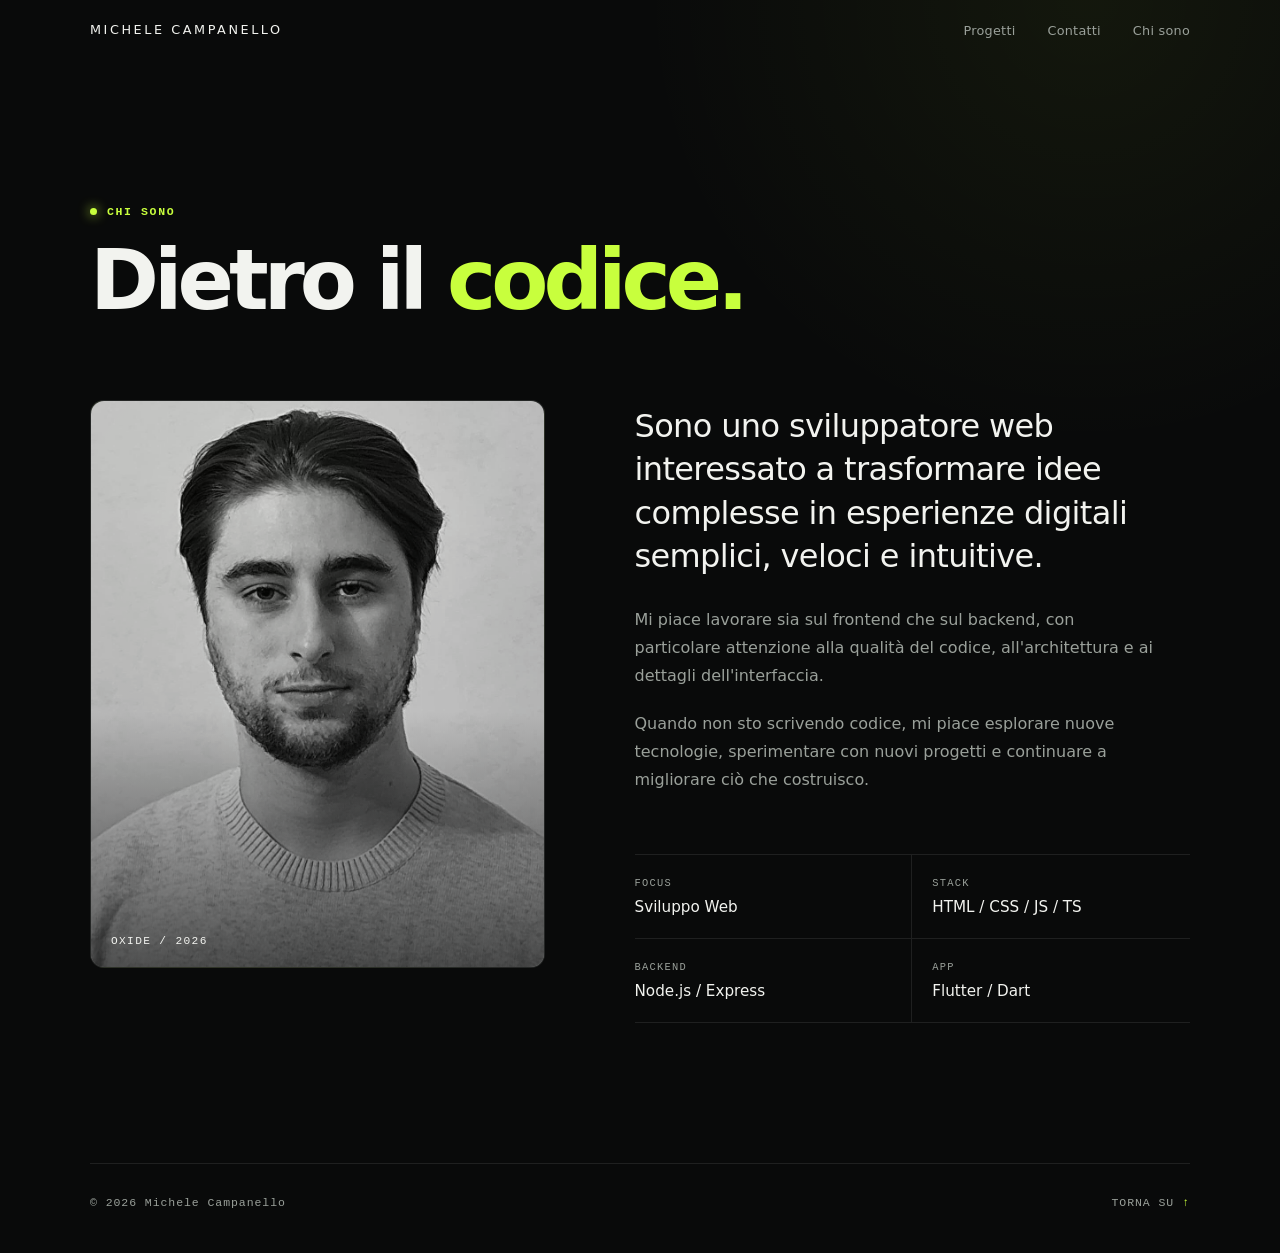
==== chi-sono.html @ 1171b141 "prima versione" ====
<!doctype html>
<html lang="it">
  <head>
    <meta charset="UTF-8" />
    <meta name="viewport" content="width=device-width, initial-scale=1.0" />
    <meta name="color-scheme" content="dark" />
    <meta name="theme-color" content="#090a0a" />
    <meta
      name="description"
      content="Chi è Michele Campanello: sviluppatore web tra frontend, backend e app mobile."
    />
    <title>Chi sono — Michele Campanello</title>
    <link rel="stylesheet" href="assets/css/style.css" />
  </head>
  <body id="top">
    <a href="#main" class="skip-link">Vai al contenuto</a>

    <header class="header">
      <a href="index.html" class="logo">Michele Campanello</a>

      <ul class="menu">
        <li>
          <a href="index.html#projects">Progetti</a>
        </li>
        <li>
          <a href="index.html#contact">Contatti</a>
        </li>
        <li>
          <a href="chi-sono.html" aria-current="page">Chi sono</a>
        </li>
      </ul>
    </header>

    <main class="main main-page" id="main">
      <section class="about section">
        <div class="about-header reveal">
          <span class="section-label">CHI SONO</span>

          <h1 class="section-title">
            Dietro il
            <span>codice.</span>
          </h1>
        </div>

        <div class="about-content">
          <div class="about-image reveal">
            <img
              src="assets/img/profile.jpg"
              alt="Ritratto di Michele Campanello"
            />

            <span class="about-image-label"> OXIDE / 2026 </span>
          </div>

          <div class="about-info reveal">
            <div class="about-description">
              <p class="about-intro">
                Sono uno sviluppatore web interessato a trasformare idee
                complesse in esperienze digitali semplici, veloci e intuitive.
              </p>

              <p>
                Mi piace lavorare sia sul frontend che sul backend, con
                particolare attenzione alla qualità del codice, all'architettura
                e ai dettagli dell'interfaccia.
              </p>

              <p>
                Quando non sto scrivendo codice, mi piace esplorare nuove
                tecnologie, sperimentare con nuovi progetti e continuare a
                migliorare ciò che costruisco.
              </p>
            </div>

            <div class="about-details">
              <div class="about-detail">
                <span>FOCUS</span>
                <strong>Sviluppo Web</strong>
              </div>

              <div class="about-detail">
                <span>STACK</span>
                <strong>HTML / CSS / JS / TS</strong>
              </div>

              <div class="about-detail">
                <span>BACKEND</span>
                <strong>Node.js / Express</strong>
              </div>

              <div class="about-detail">
                <span>APP</span>
                <strong>Flutter / Dart</strong>
              </div>
            </div>
          </div>
        </div>
      </section>
    </main>

    <footer class="footer">
      <p>© 2026 Michele Campanello</p>

      <a href="#top">
        Torna su
        <span aria-hidden="true">↑</span>
      </a>
    </footer>
  </body>
</html>
---- assets/css/style.css ----
@import url("header.css");
@import url("hero.css");
@import url("section.css");
@import url("projects.css");
@import url("about.css");
@import url("contact.css");
@import url("footer.css");

/* =========================================
   Variables
   ========================================= */

:root {
  color-scheme: dark;

  --bg: #090a0a;
  --surface: rgba(17, 19, 18, 0.82);
  --surface-hover: rgba(255, 255, 255, 0.055);

  --text: #f2f3ef;
  --text-muted: #9aa09a;
  --text-faint: #70766f;

  --accent: #c8ff3d;
  --accent-soft: rgba(200, 255, 61, 0.12);
  --on-accent: #10120d;

  --danger: #ff7a6b;

  --border: rgba(255, 255, 255, 0.09);
  --border-strong: rgba(255, 255, 255, 0.16);

  --header-height: 60px;
  --radius: 14px;

  --container: 1100px;
  --gutter: 24px;
  --section-gap: clamp(80px, 20px + 10vw, 140px);

  --font-sans:
    Inter, ui-sans-serif, system-ui, -apple-system, BlinkMacSystemFont,
    "Segoe UI", sans-serif;

  --font-mono:
    "JetBrains Mono", "SFMono-Regular", ui-monospace, Consolas,
    "Liberation Mono", monospace;

  --ease: cubic-bezier(0.22, 1, 0.36, 1);
  --transition-fast: 180ms ease;
  --transition: 280ms cubic-bezier(0.4, 0, 0.2, 1);
}

@media (max-width: 600px) {
  :root {
    --gutter: 16px;
  }
}

/* =========================================
   Reset
   ========================================= */

*,
*::before,
*::after {
  box-sizing: border-box;
}

html {
  scroll-behavior: smooth;

  /* Anchors must clear the fixed header */
  scroll-padding-top: calc(var(--header-height) + 40px);
}

body {
  margin: 0;

  min-height: 100vh;

  background:
    radial-gradient(
      circle at 85% 0%,
      rgba(200, 255, 61, 0.055),
      transparent 28rem
    ),
    var(--bg);

  color: var(--text);

  font-family: var(--font-sans);

  -webkit-font-smoothing: antialiased;
}

a {
  color: inherit;
  text-decoration: none;
}

h1,
h2,
h3 {
  text-wrap: balance;
}

p {
  text-wrap: pretty;
}

::selection {
  background: var(--accent);
  color: var(--on-accent);
}

:focus-visible {
  outline: 2px solid var(--accent);
  outline-offset: 4px;
}

/* =========================================
   Skip link
   ========================================= */

.skip-link {
  position: fixed;
  z-index: 2000;

  top: 12px;
  left: 12px;

  padding: 12px 16px;

  color: var(--on-accent);
  background: var(--accent);

  border-radius: 8px;

  font-size: 0.8rem;
  font-weight: 700;

  translate: 0 -200%;

  &:focus-visible {
    translate: 0 0;
    outline-offset: 2px;
  }
}

/* =========================================
   Motion
   ========================================= */

@keyframes rise {
  from {
    opacity: 0;
    translate: 0 28px;
  }
}

/* Reveal on scroll: scroll-driven, no JS. Browsers without support
   simply show the content. */

@supports (animation-timeline: view()) {
  .reveal {
    animation: rise linear both;
    animation-timeline: view();
    animation-range: entry 0% entry 30%;
  }
}

@media (prefers-reduced-motion: reduce) {
  html {
    scroll-behavior: auto;
  }

  *,
  *::before,
  *::after {
    transition-duration: 0.01ms !important;
    transition-delay: 0ms !important;

    animation-duration: 0.01ms !important;
    animation-delay: 0ms !important;
    animation-iteration-count: 1 !important;
  }

  .reveal {
    animation: none;
  }
}
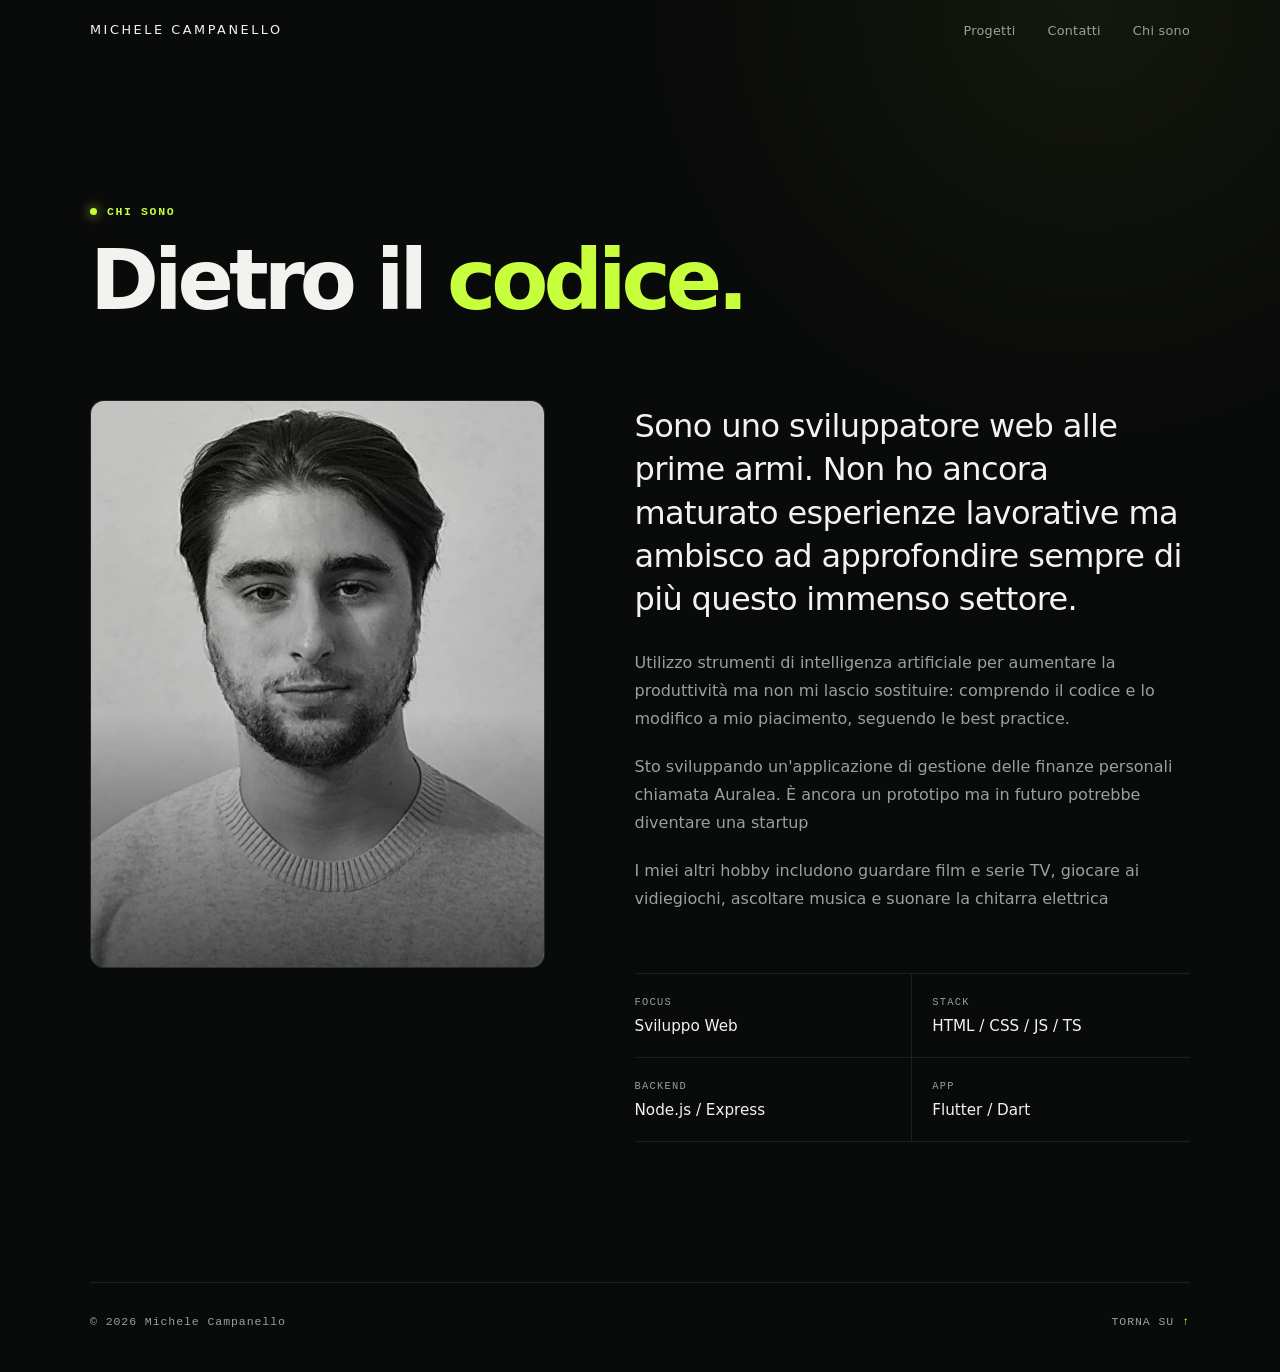
==== commit 089f1391: "fix: accessibilità, ottimizzazione immagini, favicon e meta tags" ====
--- a/chi-sono.html
+++ b/chi-sono.html
@@ -5,12 +5,52 @@
     <meta name="viewport" content="width=device-width, initial-scale=1.0" />
     <meta name="color-scheme" content="dark" />
     <meta name="theme-color" content="#090a0a" />
+    <meta name="author" content="Michele Campanello" />
     <meta
       name="description"
-      content="Chi è Michele Campanello: sviluppatore web tra frontend, backend e app mobile."
+      content="Chi è Michele Campanello: sviluppatore web tra frontend, backend e app mobile con Flutter."
     />
     <title>Chi sono — Michele Campanello</title>
+
+    <!-- Open Graph / anteprime social -->
+    <meta property="og:type" content="profile" />
+    <meta property="og:locale" content="it_IT" />
+    <meta property="og:title" content="Chi sono — Michele Campanello" />
+    <meta
+      property="og:description"
+      content="Sviluppatore web tra frontend, backend e app mobile."
+    />
+    <meta name="twitter:card" content="summary_large_image" />
+
+    <!-- CSS -->
+    <link rel="stylesheet" href="assets/css/header.css" />
+    <link rel="stylesheet" href="assets/css/hero.css" />
+    <link rel="stylesheet" href="assets/css/section.css" />
+    <link rel="stylesheet" href="assets/css/projects.css" />
+    <link rel="stylesheet" href="assets/css/about.css" />
+    <link rel="stylesheet" href="assets/css/contact.css" />
+    <link rel="stylesheet" href="assets/css/footer.css" />
     <link rel="stylesheet" href="assets/css/style.css" />
+
+    <!-- Favicon -->
+    <link
+      rel="apple-touch-icon"
+      sizes="180x180"
+      href="assets/img/apple-touch-icon.png"
+    />
+    <link
+      rel="icon"
+      type="image/png"
+      sizes="32x32"
+      href="assets/img/favicon-32x32.png"
+    />
+    <link
+      rel="icon"
+      type="image/png"
+      sizes="16x16"
+      href="assets/img/favicon-16x16.png"
+    />
+    <link rel="manifest" href="site.webmanifest" />
   </head>
   <body id="top">
     <a href="#main" class="skip-link">Vai al contenuto</a>
@@ -18,25 +58,21 @@
     <header class="header">
       <a href="index.html" class="logo">Michele Campanello</a>
 
-      <ul class="menu">
-        <li>
-          <a href="index.html#projects">Progetti</a>
-        </li>
-        <li>
-          <a href="index.html#contact">Contatti</a>
-        </li>
-        <li>
-          <a href="chi-sono.html" aria-current="page">Chi sono</a>
-        </li>
-      </ul>
+      <nav aria-label="Navigazione principale">
+        <ul class="menu">
+          <li><a href="index.html#projects">Progetti</a></li>
+          <li><a href="index.html#contact">Contatti</a></li>
+          <li><a href="chi-sono.html" aria-current="page">Chi sono</a></li>
+        </ul>
+      </nav>
     </header>
 
     <main class="main main-page" id="main">
-      <section class="about section">
+      <section class="about section" aria-labelledby="about-title">
         <div class="about-header reveal">
           <span class="section-label">CHI SONO</span>
 
-          <h1 class="section-title">
+          <h1 class="section-title" id="about-title">
             Dietro il
             <span>codice.</span>
           </h1>
@@ -45,30 +81,35 @@
         <div class="about-content">
           <div class="about-image reveal">
             <img
-              src="assets/img/profile.jpg"
+              src="assets/img/profile.webp"
               alt="Ritratto di Michele Campanello"
+              decoding="async"
             />
-
-            <span class="about-image-label"> OXIDE / 2026 </span>
           </div>
 
           <div class="about-info reveal">
             <div class="about-description">
               <p class="about-intro">
-                Sono uno sviluppatore web interessato a trasformare idee
-                complesse in esperienze digitali semplici, veloci e intuitive.
+                Sono uno sviluppatore web alle prime armi. Non ho ancora
+                maturato esperienze lavorative ma ambisco ad approfondire sempre
+                di più questo immenso settore.
               </p>
 
               <p>
-                Mi piace lavorare sia sul frontend che sul backend, con
-                particolare attenzione alla qualità del codice, all'architettura
-                e ai dettagli dell'interfaccia.
+                Utilizzo strumenti di intelligenza artificiale per aumentare la
+                produttività ma non mi lascio sostituire: comprendo il codice e
+                lo modifico a mio piacimento, seguendo le best practice.
               </p>
 
               <p>
-                Quando non sto scrivendo codice, mi piace esplorare nuove
-                tecnologie, sperimentare con nuovi progetti e continuare a
-                migliorare ciò che costruisco.
+                Sto sviluppando un'applicazione di gestione delle finanze
+                personali chiamata Auralea. È ancora un prototipo ma in futuro
+                potrebbe diventare una startup
+              </p>
+
+              <p>
+                I miei altri hobby includono guardare film e serie TV, giocare
+                ai vidiegiochi, ascoltare musica e suonare la chitarra elettrica
               </p>
             </div>
 
--- a/assets/css/header.css
+++ b/assets/css/header.css
@@ -0,0 +1,207 @@
+.header {
+  position: fixed;
+  z-index: 1000;
+
+  inset: 0 0 auto;
+
+  min-height: var(--header-height);
+
+  /* Content aligned to the page container */
+
+  padding-inline: max(var(--gutter), calc((100% - var(--container)) / 2));
+
+  display: flex;
+  align-items: center;
+  gap: 16px;
+
+  /* Solid by default; see the scroll-driven version below */
+
+  background: rgba(9, 10, 10, 0.8);
+
+  border-bottom: 1px solid var(--border);
+
+  backdrop-filter: blur(14px);
+  -webkit-backdrop-filter: blur(14px);
+
+  /* -----------------------------------------
+     Logo
+     ----------------------------------------- */
+
+  .logo {
+    display: inline-flex;
+    align-items: center;
+    white-space: nowrap;
+    text-transform: uppercase;
+
+    min-height: var(--header-height);
+
+    color: var(--text);
+
+    font-size: 0.75rem;
+    font-weight: 300;
+
+    letter-spacing: 0.16em;
+    line-height: 1;
+
+    transition: color var(--transition-fast);
+
+    &:hover {
+      color: var(--accent);
+    }
+  }
+
+  /* -----------------------------------------
+     Menu
+     ----------------------------------------- */
+
+  nav {
+    margin-left: auto;
+  }
+
+  .menu {
+    display: flex;
+    gap: 20px;
+
+    height: var(--header-height);
+
+    margin: 0;
+    padding: 0;
+
+    list-style: none;
+
+    /* Current section highlight (see :target-current below) */
+
+    scroll-target-group: auto;
+
+    a {
+      display: flex;
+      align-items: center;
+
+      min-height: var(--header-height);
+
+      color: var(--text-muted);
+
+      white-space: nowrap;
+
+      font-size: 0.75rem;
+      font-weight: 400;
+
+      transition: color var(--transition-fast);
+
+      &:hover,
+      &:focus-visible {
+        color: var(--text);
+      }
+
+      &:target-current,
+      &[aria-current="page"] {
+        color: var(--accent);
+      }
+    }
+  }
+}
+
+/* =========================================
+   Transparent over the hero, solid once
+   scrolled (scroll-driven, no JS)
+   ========================================= */
+
+@keyframes header-solid {
+  to {
+    background: rgba(9, 10, 10, 0.8);
+
+    border-bottom-color: var(--border);
+
+    backdrop-filter: blur(14px);
+    -webkit-backdrop-filter: blur(14px);
+  }
+}
+
+@supports (animation-timeline: scroll()) {
+  .header {
+    background: transparent;
+
+    border-bottom-color: transparent;
+
+    backdrop-filter: none;
+    -webkit-backdrop-filter: none;
+
+    animation: header-solid linear both;
+    animation-timeline: scroll(root);
+    animation-range: 0px 24px;
+  }
+}
+
+/* =========================================
+   Desktop
+   ========================================= */
+
+@media (min-width: 768px) {
+  .header {
+    gap: 24px;
+
+    .logo {
+      font-size: 0.8rem;
+
+      letter-spacing: 0.2em;
+    }
+
+    .menu {
+      gap: 32px;
+
+      a {
+        font-size: 0.8rem;
+
+        letter-spacing: 0.02em;
+      }
+    }
+  }
+}
+
+/* =========================================
+   Small screens
+   ========================================= */
+
+@media (max-width: 420px) {
+  .header {
+    gap: 12px;
+
+    .logo {
+      font-size: 0.68rem;
+
+      letter-spacing: 0.1em;
+    }
+
+    .menu {
+      gap: 14px;
+
+      a {
+        font-size: 0.72rem;
+      }
+    }
+  }
+}
+
+/* =========================================
+   Very small screens
+   ========================================= */
+
+@media (max-width: 360px) {
+  .header {
+    gap: 8px;
+
+    .logo {
+      font-size: 0.65rem;
+
+      letter-spacing: 0.05em;
+    }
+
+    .menu {
+      gap: 10px;
+
+      a {
+        font-size: 0.7rem;
+      }
+    }
+  }
+}
--- a/assets/css/hero.css
+++ b/assets/css/hero.css
@@ -0,0 +1,564 @@
+.hero {
+  position: relative;
+
+  min-height: 100svh;
+
+  display: flex;
+  align-items: center;
+
+  padding: calc(var(--header-height) + 100px) var(--page-inline) 100px;
+
+  overflow: hidden;
+
+  /* =======================================
+     Decorative background
+     ======================================= */
+
+  &::before {
+    content: "";
+
+    position: absolute;
+
+    top: 10%;
+    right: -10%;
+
+    width: 500px;
+    height: 500px;
+
+    background: var(--accent);
+
+    opacity: 0.035;
+
+    border-radius: 50%;
+
+    filter: blur(100px);
+
+    pointer-events: none;
+  }
+
+  &::after {
+    content: "";
+
+    position: absolute;
+
+    inset: 0;
+
+    background-image:
+      linear-gradient(rgba(255, 255, 255, 0.018) 1px, transparent 1px),
+      linear-gradient(90deg, rgba(255, 255, 255, 0.018) 1px, transparent 1px);
+
+    background-size: 70px 70px;
+
+    mask-image: linear-gradient(to bottom, black, transparent 75%);
+
+    pointer-events: none;
+  }
+
+  /* =======================================
+     Content
+     ======================================= */
+
+  .hero-content {
+    position: relative;
+    z-index: 1;
+
+    width: min(1120px, 100%);
+
+    /* Staggered entrance */
+
+    > * {
+      animation: rise 900ms var(--ease) both;
+    }
+
+    > h1 {
+      animation-delay: 90ms;
+    }
+
+    > p {
+      animation-delay: 190ms;
+    }
+
+    > .hero-actions {
+      animation-delay: 290ms;
+    }
+  }
+
+  /* =======================================
+     Label
+     ======================================= */
+
+  .hero-label {
+    display: inline-flex;
+    align-items: center;
+
+    gap: 10px;
+
+    margin-bottom: 28px;
+
+    color: var(--accent);
+
+    font-size: 0.7rem;
+    font-weight: 700;
+
+    letter-spacing: 0.14em;
+
+    &::before {
+      content: "";
+
+      width: 7px;
+      height: 7px;
+
+      background: var(--accent);
+
+      border-radius: 50%;
+
+      box-shadow:
+        0 0 0 5px var(--accent-soft),
+        0 0 20px rgba(200, 255, 61, 0.25);
+    }
+  }
+
+  /* =======================================
+     Heading
+     ======================================= */
+
+  h1 {
+    max-width: 1120px;
+
+    margin: 0;
+
+    color: var(--text);
+
+    font-size: clamp(3.5rem, 7.2vw, 7.5rem);
+
+    font-weight: 700;
+
+    letter-spacing: -0.065em;
+
+    line-height: 0.92;
+
+    span {
+      color: var(--accent);
+    }
+  }
+
+  /* =======================================
+     Description
+     ======================================= */
+
+  p {
+    max-width: 520px;
+
+    margin: 34px 0 0;
+
+    color: var(--text-muted);
+
+    font-size: clamp(1rem, 1.4vw, 1.15rem);
+
+    line-height: 1.7;
+  }
+
+  /* =======================================
+     Actions
+     ======================================= */
+
+  .hero-actions {
+    display: flex;
+    flex-wrap: wrap;
+    align-items: center;
+
+    gap: 26px;
+
+    margin-top: 38px;
+  }
+
+  /* =======================================
+     Primary button
+     ======================================= */
+
+  .hero-button {
+    display: inline-flex;
+    align-items: center;
+    justify-content: center;
+
+    min-height: 48px;
+
+    padding: 0 22px;
+
+    background: var(--accent);
+
+    color: var(--on-accent);
+
+    border: 1px solid var(--accent);
+    border-radius: 8px;
+
+    font-size: 0.78rem;
+    font-weight: 750;
+
+    letter-spacing: 0.04em;
+    text-transform: uppercase;
+
+    transition:
+      transform var(--transition-fast),
+      box-shadow var(--transition-fast),
+      background var(--transition-fast);
+
+    &:hover {
+      transform: translateY(-2px);
+
+      box-shadow: 0 8px 30px rgba(200, 255, 61, 0.16);
+    }
+
+    &:focus-visible {
+      outline: 2px solid var(--accent);
+      outline-offset: 4px;
+    }
+  }
+
+  /* =======================================
+     Secondary link
+     ======================================= */
+
+  .hero-link {
+    display: inline-flex;
+    align-items: center;
+
+    gap: 7px;
+
+    color: var(--text-muted);
+
+    font-size: 0.8rem;
+    font-weight: 600;
+
+    letter-spacing: 0.04em;
+    text-transform: uppercase;
+
+    transition:
+      color var(--transition-fast),
+      gap var(--transition);
+
+    span {
+      color: var(--accent);
+
+      font-size: 1rem;
+
+      transition: transform var(--transition);
+    }
+
+    &:hover {
+      color: var(--text);
+
+      gap: 11px;
+
+      span {
+        transform: translate(2px, -2px);
+      }
+    }
+
+    &:focus-visible {
+      outline: 2px solid var(--accent);
+      outline-offset: 5px;
+    }
+  }
+
+  /* =======================================
+     Bottom metadata
+     ======================================= */
+
+  .hero-meta {
+    position: absolute;
+
+    z-index: 1;
+
+    left: var(--page-inline);
+    bottom: 32px;
+
+    display: flex;
+    align-items: center;
+
+    gap: 14px;
+
+    color: var(--text-faint);
+
+    font-family: var(--font-mono);
+    font-size: 0.62rem;
+    font-weight: 600;
+
+    letter-spacing: 0.12em;
+
+    animation: rise 900ms var(--ease) 500ms both;
+  }
+
+  .hero-line {
+    position: relative;
+
+    width: 60px;
+    height: 1px;
+
+    overflow: hidden;
+
+    background: var(--border-strong);
+
+    &::after {
+      content: "";
+
+      position: absolute;
+      inset: 0;
+
+      background: var(--accent);
+
+      translate: -100% 0;
+
+      animation: scan 2.6s var(--ease) 1.4s infinite;
+    }
+  }
+}
+
+@keyframes scan {
+  0% {
+    translate: -100% 0;
+  }
+
+  60%,
+  100% {
+    translate: 100% 0;
+  }
+}
+
+@keyframes blink {
+  50% {
+    opacity: 0;
+  }
+}
+
+/* =========================================
+   Desktop: two columns
+   ========================================= */
+
+.hero-visual {
+  display: none;
+}
+
+@media (min-width: 1024px) {
+  .hero {
+    display: grid;
+    grid-template-columns: minmax(0, 1.15fr) minmax(0, 0.85fr);
+    column-gap: clamp(40px, 5vw, 96px);
+
+    .hero-content {
+      width: auto;
+    }
+
+    h1 {
+      font-size: clamp(3.5rem, 5.8vw, 6.5rem);
+    }
+
+    /* =====================================
+       Code card
+       ===================================== */
+
+    .hero-visual {
+      position: relative;
+      z-index: 1;
+
+      display: block;
+
+      justify-self: end;
+
+      width: 100%;
+      max-width: 500px;
+
+      animation: rise 900ms var(--ease) 350ms both;
+    }
+
+    .hero-card {
+      background: var(--surface);
+
+      border: 1px solid var(--border);
+      border-radius: var(--radius);
+
+      overflow: hidden;
+    }
+
+    .hero-card-bar {
+      display: flex;
+      align-items: center;
+      justify-content: space-between;
+
+      padding: 14px 22px;
+
+      color: var(--text-faint);
+
+      border-bottom: 1px solid var(--border);
+
+      font-family: var(--font-mono);
+      font-size: 0.62rem;
+      font-weight: 600;
+
+      letter-spacing: 0.12em;
+    }
+
+    .hero-code {
+      margin: 0;
+      padding: 22px 22px 26px 0;
+
+      overflow: hidden;
+
+      color: var(--text-muted);
+
+      font-family: var(--font-mono);
+      font-size: clamp(0.7rem, 0.95vw, 0.82rem);
+
+      line-height: 2;
+
+      counter-reset: line;
+
+      /* Line breaks between the .line blocks in the markup must not render */
+
+      white-space: normal;
+
+      code {
+        display: block;
+
+        font: inherit;
+      }
+
+      .line {
+        display: block;
+
+        white-space: pre;
+
+        counter-increment: line;
+
+        /* Line numbers */
+
+        &::before {
+          content: counter(line);
+
+          display: inline-block;
+
+          width: 3.2em;
+          margin-right: 1.2em;
+
+          color: var(--text-faint);
+
+          text-align: right;
+
+          opacity: 0.6;
+        }
+      }
+
+      .kw {
+        color: var(--accent);
+      }
+
+      .key {
+        color: var(--text);
+      }
+
+      .str {
+        color: var(--accent);
+
+        opacity: 0.8;
+      }
+
+      .p {
+        color: var(--text-faint);
+      }
+
+      .cursor {
+        display: inline-block;
+
+        width: 0.6em;
+        height: 1.1em;
+
+        vertical-align: text-bottom;
+
+        background: var(--accent);
+
+        animation: blink 1.1s steps(1) infinite;
+      }
+    }
+  }
+}
+
+/* =========================================
+   Tablet
+   ========================================= */
+
+@media (max-width: 767px) {
+  .hero {
+    padding-block: calc(var(--header-height) + 90px) 100px;
+
+    h1 {
+      font-size: clamp(3.2rem, 13vw, 5rem);
+
+      letter-spacing: -0.06em;
+    }
+  }
+}
+
+/* =========================================
+   Mobile
+   ========================================= */
+
+@media (max-width: 480px) {
+  .hero {
+    min-height: 100svh;
+
+    align-items: flex-start;
+
+    padding-top: 170px;
+
+    .hero-label {
+      margin-bottom: 22px;
+
+      font-size: 0.62rem;
+    }
+
+    h1 {
+      font-size: clamp(3rem, 15vw, 4rem);
+
+      line-height: 0.94;
+    }
+
+    p {
+      margin-top: 28px;
+
+      font-size: 0.95rem;
+    }
+
+    .hero-actions {
+      align-items: flex-start;
+      flex-direction: column;
+
+      gap: 22px;
+
+      margin-top: 32px;
+    }
+
+    .hero-button {
+      width: 100%;
+    }
+
+    .hero-meta {
+      bottom: 24px;
+
+      font-size: 0.55rem;
+    }
+  }
+}
+
+/* =========================================
+   Reduced motion
+   ========================================= */
+
+@media (prefers-reduced-motion: reduce) {
+  .hero {
+    .hero-button,
+    .hero-link,
+    .hero-link span {
+      transition: none;
+    }
+  }
+}
--- a/assets/css/section.css
+++ b/assets/css/section.css
@@ -0,0 +1,71 @@
+.section {
+  position: relative;
+
+  width: min(var(--container), calc(100% - var(--gutter) * 2));
+
+  margin-inline: auto;
+  padding-block: var(--section-gap);
+}
+
+/* Pagine interne (senza hero): lasciano spazio all'header fisso e la
+   prima sezione non ha bordo superiore */
+
+.main-page {
+  padding-top: var(--header-height);
+
+  > .section:first-child {
+    border-top: 0;
+  }
+}
+
+.section-label {
+  display: inline-flex;
+  align-items: center;
+
+  gap: 10px;
+
+  margin-bottom: 24px;
+
+  color: var(--accent);
+
+  font-family: var(--font-mono);
+  font-size: 0.72rem;
+  font-weight: 600;
+
+  letter-spacing: 0.14em;
+
+  &::before {
+    content: "";
+
+    width: 7px;
+    height: 7px;
+
+    background: var(--accent);
+
+    border-radius: 50%;
+
+    box-shadow: 0 0 12px var(--accent);
+  }
+}
+
+.section-title {
+  margin: 0;
+
+  color: var(--text);
+
+  font-size: clamp(3rem, 6.5vw, 5.75rem);
+  font-weight: 700;
+
+  letter-spacing: -0.06em;
+  line-height: 0.94;
+
+  span {
+    color: var(--accent);
+  }
+}
+
+@media (max-width: 600px) {
+  .section-title {
+    font-size: clamp(3rem, 15vw, 4.5rem);
+  }
+}
--- a/assets/css/projects.css
+++ b/assets/css/projects.css
@@ -0,0 +1,393 @@
+.projects {
+  /* =======================================
+     Header
+     ======================================= */
+
+  .projects-header {
+    display: grid;
+    grid-template-columns: 1fr 0.7fr;
+
+    align-items: end;
+
+    gap: 60px;
+
+    margin-bottom: 70px;
+  }
+
+  .projects-header > p {
+    max-width: 420px;
+
+    margin: 0 0 5px auto;
+
+    color: var(--text-muted);
+
+    font-size: 0.95rem;
+
+    line-height: 1.7;
+  }
+
+  /* =======================================
+     Grid
+     ======================================= */
+
+  .projects-grid {
+    display: grid;
+
+    grid-template-columns: repeat(2, 1fr);
+
+    gap: 80px 28px;
+  }
+
+  /* =======================================
+     Project
+     ======================================= */
+
+  .project {
+    position: relative;
+
+    min-width: 0;
+
+    &.reveal:nth-child(even) {
+      animation-range: entry 10% entry 40%;
+    }
+
+    /* ---------------------------------------
+       Number
+       --------------------------------------- */
+
+    .project-number {
+      position: absolute;
+
+      top: -28px;
+      left: 0;
+
+      color: var(--text-faint);
+
+      font-family: var(--font-mono);
+      font-size: 0.7rem;
+
+      letter-spacing: 0.08em;
+
+      transition: color var(--transition);
+    }
+
+    /* =======================================
+       Image
+       ======================================= */
+
+    .project-image {
+      position: relative;
+
+      aspect-ratio: 16 / 10;
+
+      overflow: hidden;
+
+      background:
+        radial-gradient(
+            circle at 1px 1px,
+            rgba(255, 255, 255, 0.07) 1px,
+            transparent 0
+          )
+          0 0 / 22px 22px,
+        linear-gradient(135deg, #151815, #0d0f0d);
+
+      border: 1px solid var(--border);
+      border-radius: 10px;
+
+      transition:
+        border-color var(--transition),
+        transform var(--transition),
+        box-shadow var(--transition);
+
+      &::before {
+        content: "";
+
+        position: absolute;
+
+        inset: 0;
+
+        background: linear-gradient(
+          135deg,
+          transparent 35%,
+          rgba(200, 255, 61, 0.09),
+          transparent 65%
+        );
+
+        opacity: 0;
+
+        pointer-events: none;
+
+        transition: opacity var(--transition);
+      }
+
+      /* Screenshot: riempie il riquadro tagliando i bordi, mantenendo
+         in vista la parte alta della pagina (navbar e titolo) */
+
+      img {
+        display: block;
+
+        width: 100%;
+        height: 100%;
+
+        object-fit: cover;
+        object-position: center top;
+      }
+    }
+
+    /* =======================================
+       Project info
+       ======================================= */
+
+    .project-info {
+      display: grid;
+
+      grid-template-columns: 1fr auto;
+
+      align-items: end;
+
+      gap: 20px;
+
+      margin-top: 24px;
+
+      > div:first-child {
+        grid-column: 1 / -1;
+      }
+    }
+
+    h3 {
+      margin: 0;
+
+      color: var(--text);
+
+      font-size: 1.35rem;
+      font-weight: 650;
+
+      letter-spacing: -0.025em;
+    }
+
+    .project-info p {
+      max-width: 430px;
+
+      margin: 10px 0 0;
+
+      color: var(--text-muted);
+
+      font-size: 0.88rem;
+
+      line-height: 1.65;
+    }
+
+    /* =======================================
+       Technologies
+       ======================================= */
+
+    .project-meta {
+      display: flex;
+      flex-wrap: wrap;
+
+      gap: 6px;
+
+      margin: 0;
+      padding: 0;
+
+      list-style: none;
+
+      li {
+        padding: 6px 9px;
+
+        color: var(--text-muted);
+
+        background: rgba(255, 255, 255, 0.025);
+
+        border: 1px solid var(--border);
+        border-radius: 5px;
+
+        font-family: var(--font-mono);
+        font-size: 0.68rem;
+
+        letter-spacing: 0.03em;
+      }
+    }
+
+    /* =======================================
+       Project link (stretched: the whole card is clickable)
+       ======================================= */
+
+    .project-link {
+      display: inline-flex;
+      align-items: center;
+
+      gap: 7px;
+
+      color: var(--text-muted);
+
+      font-size: 0.72rem;
+      font-weight: 650;
+
+      letter-spacing: 0.07em;
+      white-space: nowrap;
+
+      text-transform: uppercase;
+
+      transition:
+        color var(--transition-fast),
+        gap var(--transition);
+
+      &::after {
+        content: "";
+
+        position: absolute;
+
+        inset: 0;
+      }
+
+      span {
+        color: var(--accent);
+
+        font-size: 1rem;
+
+        transition: transform var(--transition);
+      }
+
+      &:focus-visible {
+        outline-offset: 6px;
+      }
+    }
+
+    /* =======================================
+       Hover / keyboard focus
+       ======================================= */
+
+    /* Solo le card con un link reale reagiscono */
+    &:has(.project-link:is(:hover, :focus-visible)) {
+      .project-image {
+        transform: translateY(-4px);
+
+        border-color: rgba(200, 255, 61, 0.28);
+
+        box-shadow: 0 18px 45px rgba(0, 0, 0, 0.3);
+
+        &::before {
+          opacity: 1;
+        }
+      }
+
+      .project-number {
+        color: var(--accent);
+      }
+
+      .project-link {
+        color: var(--text);
+
+        gap: 11px;
+
+        span {
+          transform: translate(2px, -2px);
+        }
+      }
+    }
+  }
+}
+
+/* =========================================
+   Featured project (first card, full width)
+   ========================================= */
+
+@media (min-width: 801px) {
+  .projects .project:first-child {
+    display: grid;
+
+    grid-column: 1 / -1;
+    grid-template-columns: 1.7fr 1fr;
+
+    align-items: end;
+
+    gap: 48px;
+
+    .project-info {
+      grid-template-columns: 1fr;
+
+      margin-top: 0;
+
+      .project-link {
+        justify-self: start;
+
+        margin-top: 8px;
+      }
+    }
+
+    h3 {
+      font-size: 2rem;
+    }
+
+    .project-info p {
+      font-size: 0.95rem;
+    }
+  }
+}
+
+/* =========================================
+   Tablet
+   ========================================= */
+
+@media (max-width: 800px) {
+  .projects {
+    .projects-header {
+      grid-template-columns: 1fr;
+
+      gap: 24px;
+
+      margin-bottom: 60px;
+    }
+
+    .projects-header > p {
+      margin: 0;
+
+      max-width: 500px;
+    }
+  }
+}
+
+/* =========================================
+   Mobile
+   ========================================= */
+
+@media (max-width: 600px) {
+  .projects {
+    .projects-grid {
+      grid-template-columns: 1fr;
+
+      gap: 70px;
+    }
+
+    .project {
+      .project-number {
+        top: -24px;
+      }
+
+      .project-info {
+        grid-template-columns: 1fr;
+
+        align-items: start;
+      }
+
+      .project-link {
+        justify-self: start;
+      }
+    }
+  }
+}
+
+/* =========================================
+   Reduced motion
+   ========================================= */
+
+@media (prefers-reduced-motion: reduce) {
+  .projects {
+    .project-image,
+    .project-link,
+    .project-link span {
+      transition: none;
+    }
+  }
+}
--- a/assets/css/about.css
+++ b/assets/css/about.css
@@ -0,0 +1,240 @@
+.about {
+  border-top: 1px solid var(--border);
+
+  .about-header {
+    margin-bottom: 80px;
+  }
+
+  .about-content {
+    display: grid;
+    grid-template-columns: 0.9fr 1.1fr;
+    gap: 90px;
+    align-items: start;
+  }
+
+  /* -----------------------------------------
+     Image
+     ----------------------------------------- */
+
+  .about-image {
+    position: relative;
+
+    aspect-ratio: 4 / 5;
+
+    overflow: hidden;
+
+    border: 1px solid var(--border);
+    border-radius: var(--radius);
+
+    /* Also acts as the fallback when the photo is missing */
+    background:
+      radial-gradient(
+          circle at 1px 1px,
+          rgba(255, 255, 255, 0.07) 1px,
+          transparent 0
+        )
+        0 0 / 22px 22px,
+      radial-gradient(
+        circle at 30% 20%,
+        rgba(200, 255, 61, 0.1),
+        transparent 60%
+      ),
+      var(--surface);
+
+    &::after {
+      content: "";
+
+      position: absolute;
+      inset: 0;
+
+      background: linear-gradient(
+        180deg,
+        transparent 55%,
+        rgba(9, 10, 10, 0.65)
+      );
+
+      pointer-events: none;
+    }
+
+    img {
+      display: block;
+
+      width: 100%;
+      height: 100%;
+
+      object-fit: cover;
+
+      filter: grayscale(100%);
+      opacity: 0.9;
+
+      transition:
+        filter var(--transition),
+        transform 600ms ease,
+        opacity var(--transition);
+    }
+
+    &:hover {
+      img {
+        filter: grayscale(0%);
+        opacity: 1;
+        transform: scale(1.03);
+      }
+    }
+
+    /* Su touch non c'è hover: la foto resta a colori */
+    @media (hover: none) {
+      img {
+        filter: none;
+        opacity: 1;
+      }
+    }
+
+    .about-image-label {
+      position: absolute;
+      z-index: 1;
+
+      bottom: 20px;
+      left: 20px;
+
+      color: var(--text);
+
+      font-family: var(--font-mono);
+      font-size: 0.7rem;
+      letter-spacing: 0.12em;
+    }
+  }
+
+  /* -----------------------------------------
+     Info
+     ----------------------------------------- */
+
+  .about-info {
+    padding-top: 5px;
+
+    .about-description {
+      max-width: 620px;
+
+      .about-intro {
+        margin: 0 0 28px;
+
+        color: var(--text);
+
+        font-size: clamp(1.4rem, 2.5vw, 2rem);
+        line-height: 1.35;
+        letter-spacing: -0.02em;
+      }
+
+      p:not(.about-intro) {
+        margin: 0 0 20px;
+
+        color: var(--text-muted);
+
+        font-size: 1rem;
+        line-height: 1.75;
+      }
+    }
+
+    .about-details {
+      display: grid;
+      grid-template-columns: repeat(2, 1fr);
+
+      margin-top: 60px;
+
+      border-top: 1px solid var(--border);
+    }
+
+    .about-detail {
+      display: flex;
+      flex-direction: column;
+      gap: 9px;
+
+      padding: 22px 20px 22px 0;
+
+      border-bottom: 1px solid var(--border);
+
+      &:nth-child(odd) {
+        border-right: 1px solid var(--border);
+      }
+
+      &:nth-child(even) {
+        padding-left: 20px;
+      }
+
+      span {
+        color: var(--text-muted);
+
+        font-family: var(--font-mono);
+        font-size: 0.65rem;
+        letter-spacing: 0.12em;
+      }
+
+      strong {
+        color: var(--text);
+
+        font-size: 0.95rem;
+        font-weight: 500;
+      }
+    }
+  }
+}
+
+/* =========================================
+   Tablet
+   ========================================= */
+
+@media (max-width: 800px) {
+  .about {
+    .about-header {
+      margin-bottom: 60px;
+    }
+
+    .about-content {
+      grid-template-columns: 1fr;
+      gap: 60px;
+    }
+
+    .about-image {
+      max-width: 550px;
+    }
+
+    .about-info .about-description {
+      max-width: none;
+    }
+  }
+}
+
+/* =========================================
+   Mobile
+   ========================================= */
+
+@media (max-width: 600px) {
+  .about {
+    .about-image {
+      aspect-ratio: 1 / 1;
+    }
+
+    .about-info {
+      .about-details {
+        grid-template-columns: 1fr;
+      }
+
+      .about-detail:nth-child(n) {
+        padding: 20px 0;
+
+        border-right: 0;
+      }
+    }
+  }
+}
+
+/* =========================================
+   Reduced motion
+   ========================================= */
+
+@media (prefers-reduced-motion: reduce) {
+  .about {
+    .about-image img {
+      transition: none;
+    }
+  }
+}
--- a/assets/css/contact.css
+++ b/assets/css/contact.css
@@ -0,0 +1,265 @@
+.contact {
+  border-top: 1px solid var(--border);
+
+  .contact-header {
+    max-width: 850px;
+    margin-bottom: 90px;
+
+    .section-title span {
+      display: block;
+    }
+
+    p {
+      max-width: 560px;
+      margin-top: 32px;
+
+      color: var(--text-muted);
+
+      font-size: 1.05rem;
+      line-height: 1.7;
+    }
+  }
+
+  .contact-content {
+    display: grid;
+    grid-template-columns: 0.9fr 1.1fr;
+    gap: 90px;
+    align-items: start;
+  }
+
+  /* -----------------------------------------
+     Info
+     ----------------------------------------- */
+
+  .contact-info {
+    display: flex;
+    flex-direction: column;
+
+    .contact-label {
+      color: var(--text-muted);
+
+      font-family: var(--font-mono);
+      font-size: 0.7rem;
+      letter-spacing: 0.15em;
+      margin-bottom: 1rem;
+    }
+
+    .contact-socials {
+      display: flex;
+      flex-wrap: wrap;
+      gap: 24px;
+
+      a {
+        display: inline-flex;
+
+        &:focus-visible {
+          outline-offset: 6px;
+        }
+
+        img {
+          width: 28px;
+          height: 28px;
+
+          /* Le icone sono già verdi (--accent) nel file SVG: a riposo
+             le desaturo e le scurisco fino a un grigio simile a
+             --text-muted. Un <img> non si può ricolorare con fill. */
+          filter: grayscale(1) brightness(0.67);
+
+          transition: filter var(--transition-fast);
+        }
+
+        &:hover img,
+        &:focus-visible img {
+          filter: none;
+        }
+      }
+    }
+  }
+
+  /* -----------------------------------------
+     Form
+     ----------------------------------------- */
+
+  .contact-form {
+    display: flex;
+    flex-direction: column;
+    gap: 28px;
+
+    .form-field {
+      display: flex;
+      flex-direction: column;
+      gap: 10px;
+
+      label {
+        color: var(--text-muted);
+
+        font-family: var(--font-mono);
+        font-size: 0.7rem;
+        letter-spacing: 0.15em;
+      }
+
+      input,
+      textarea {
+        width: 100%;
+
+        padding: 14px 16px;
+
+        color: var(--text);
+        background: var(--surface);
+
+        border: 1px solid var(--border);
+        border-radius: 8px;
+
+        font: inherit;
+        font-size: 1rem;
+
+        transition:
+          border-color var(--transition-fast),
+          background var(--transition-fast);
+
+        &:hover {
+          border-color: var(--border-strong);
+        }
+
+        &:focus-visible {
+          outline: 2px solid var(--accent);
+          outline-offset: 2px;
+
+          border-color: var(--accent);
+        }
+
+        /* Solo dopo l'interazione dell'utente */
+        &:user-invalid {
+          border-color: var(--danger);
+        }
+      }
+
+      textarea {
+        min-height: 160px;
+
+        line-height: 1.6;
+
+        resize: vertical;
+      }
+    }
+
+    .form-trap {
+      position: absolute;
+
+      left: -9999px;
+
+      width: 1px;
+      height: 1px;
+
+      overflow: hidden;
+    }
+
+    .form-actions {
+      display: flex;
+      align-items: center;
+      flex-wrap: wrap;
+      gap: 12px 24px;
+    }
+
+    .form-button {
+      display: inline-flex;
+      align-items: center;
+      justify-content: center;
+
+      min-height: 48px;
+
+      padding: 0 22px;
+
+      background: var(--accent);
+      color: var(--on-accent);
+
+      border: 1px solid var(--accent);
+      border-radius: 8px;
+
+      font: inherit;
+      font-size: 0.78rem;
+      font-weight: 750;
+
+      letter-spacing: 0.04em;
+      text-transform: uppercase;
+
+      cursor: pointer;
+
+      transition:
+        transform var(--transition-fast),
+        box-shadow var(--transition-fast),
+        opacity var(--transition-fast);
+
+      &:hover:not(:disabled) {
+        transform: translateY(-2px);
+
+        box-shadow: 0 8px 30px rgba(200, 255, 61, 0.16);
+      }
+
+      &:focus-visible {
+        outline: 2px solid var(--accent);
+        outline-offset: 4px;
+      }
+
+      &:disabled {
+        opacity: 0.6;
+
+        cursor: progress;
+      }
+    }
+
+    .form-status {
+      margin: 0;
+
+      color: var(--text-muted);
+
+      font-size: 0.9rem;
+      line-height: 1.5;
+
+      &[data-state="success"] {
+        color: var(--accent);
+      }
+
+      &[data-state="error"] {
+        color: var(--danger);
+      }
+    }
+  }
+}
+
+/* =========================================
+   Tablet
+   ========================================= */
+
+@media (max-width: 800px) {
+  .contact {
+    .contact-header {
+      margin-bottom: 65px;
+    }
+
+    .contact-content {
+      grid-template-columns: 1fr;
+      gap: 60px;
+    }
+  }
+}
+
+/* =========================================
+   Mobile
+   ========================================= */
+
+@media (max-width: 600px) {
+  .contact {
+    .contact-header p {
+      font-size: 0.95rem;
+    }
+
+    .contact-info .contact-socials {
+      margin-top: 35px;
+    }
+
+    .contact-form .form-button {
+      width: 100%;
+    }
+  }
+}
--- a/assets/css/footer.css
+++ b/assets/css/footer.css
@@ -0,0 +1,55 @@
+.footer {
+  display: flex;
+  flex-wrap: wrap;
+  align-items: center;
+  justify-content: space-between;
+
+  gap: 16px 32px;
+
+  width: min(var(--container), calc(100% - var(--gutter) * 2));
+
+  margin-inline: auto;
+  padding-block: 32px 44px;
+
+  color: var(--text-muted);
+
+  border-top: 1px solid var(--border);
+
+  font-family: var(--font-mono);
+  font-size: 0.72rem;
+
+  letter-spacing: 0.08em;
+
+  p {
+    margin: 0;
+  }
+
+  a {
+    display: inline-flex;
+    align-items: center;
+
+    gap: 8px;
+
+    text-transform: uppercase;
+
+    transition:
+      color var(--transition-fast),
+      gap var(--transition);
+
+    span {
+      color: var(--accent);
+
+      transition: transform var(--transition);
+    }
+
+    &:hover {
+      color: var(--text);
+
+      gap: 12px;
+
+      span {
+        transform: translateY(-2px);
+      }
+    }
+  }
+}
--- a/assets/css/style.css
+++ b/assets/css/style.css
@@ -1,15 +1,3 @@
-@import url("header.css");
-@import url("hero.css");
-@import url("section.css");
-@import url("projects.css");
-@import url("about.css");
-@import url("contact.css");
-@import url("footer.css");
-
-/* =========================================
-   Variables
-   ========================================= */
-
 :root {
   color-scheme: dark;
 
@@ -19,7 +7,7 @@
 
   --text: #f2f3ef;
   --text-muted: #9aa09a;
-  --text-faint: #70766f;
+  --text-faint: #7f857e; /* contrasto AA su --bg */
 
   --accent: #c8ff3d;
   --accent-soft: rgba(200, 255, 61, 0.12);
@@ -36,6 +24,9 @@
   --container: 1100px;
   --gutter: 24px;
   --section-gap: clamp(80px, 20px + 10vw, 140px);
+
+  /* Allineamento orizzontale condiviso da header, hero e hero-meta */
+  --page-inline: max(var(--gutter), calc((100% - var(--container)) / 2));
 
   --font-sans:
     Inter, ui-sans-serif, system-ui, -apple-system, BlinkMacSystemFont,
@@ -67,6 +58,9 @@
 }
 
 html {
+  -webkit-text-size-adjust: 100%;
+  text-size-adjust: 100%;
+
   scroll-behavior: smooth;
 
   /* Anchors must clear the fixed header */
@@ -77,6 +71,7 @@
   margin: 0;
 
   min-height: 100vh;
+  min-height: 100dvh;
 
   background:
     radial-gradient(
@@ -96,6 +91,12 @@
 a {
   color: inherit;
   text-decoration: none;
+}
+
+img {
+  display: block;
+  max-width: 100%;
+  height: auto;
 }
 
 h1,
